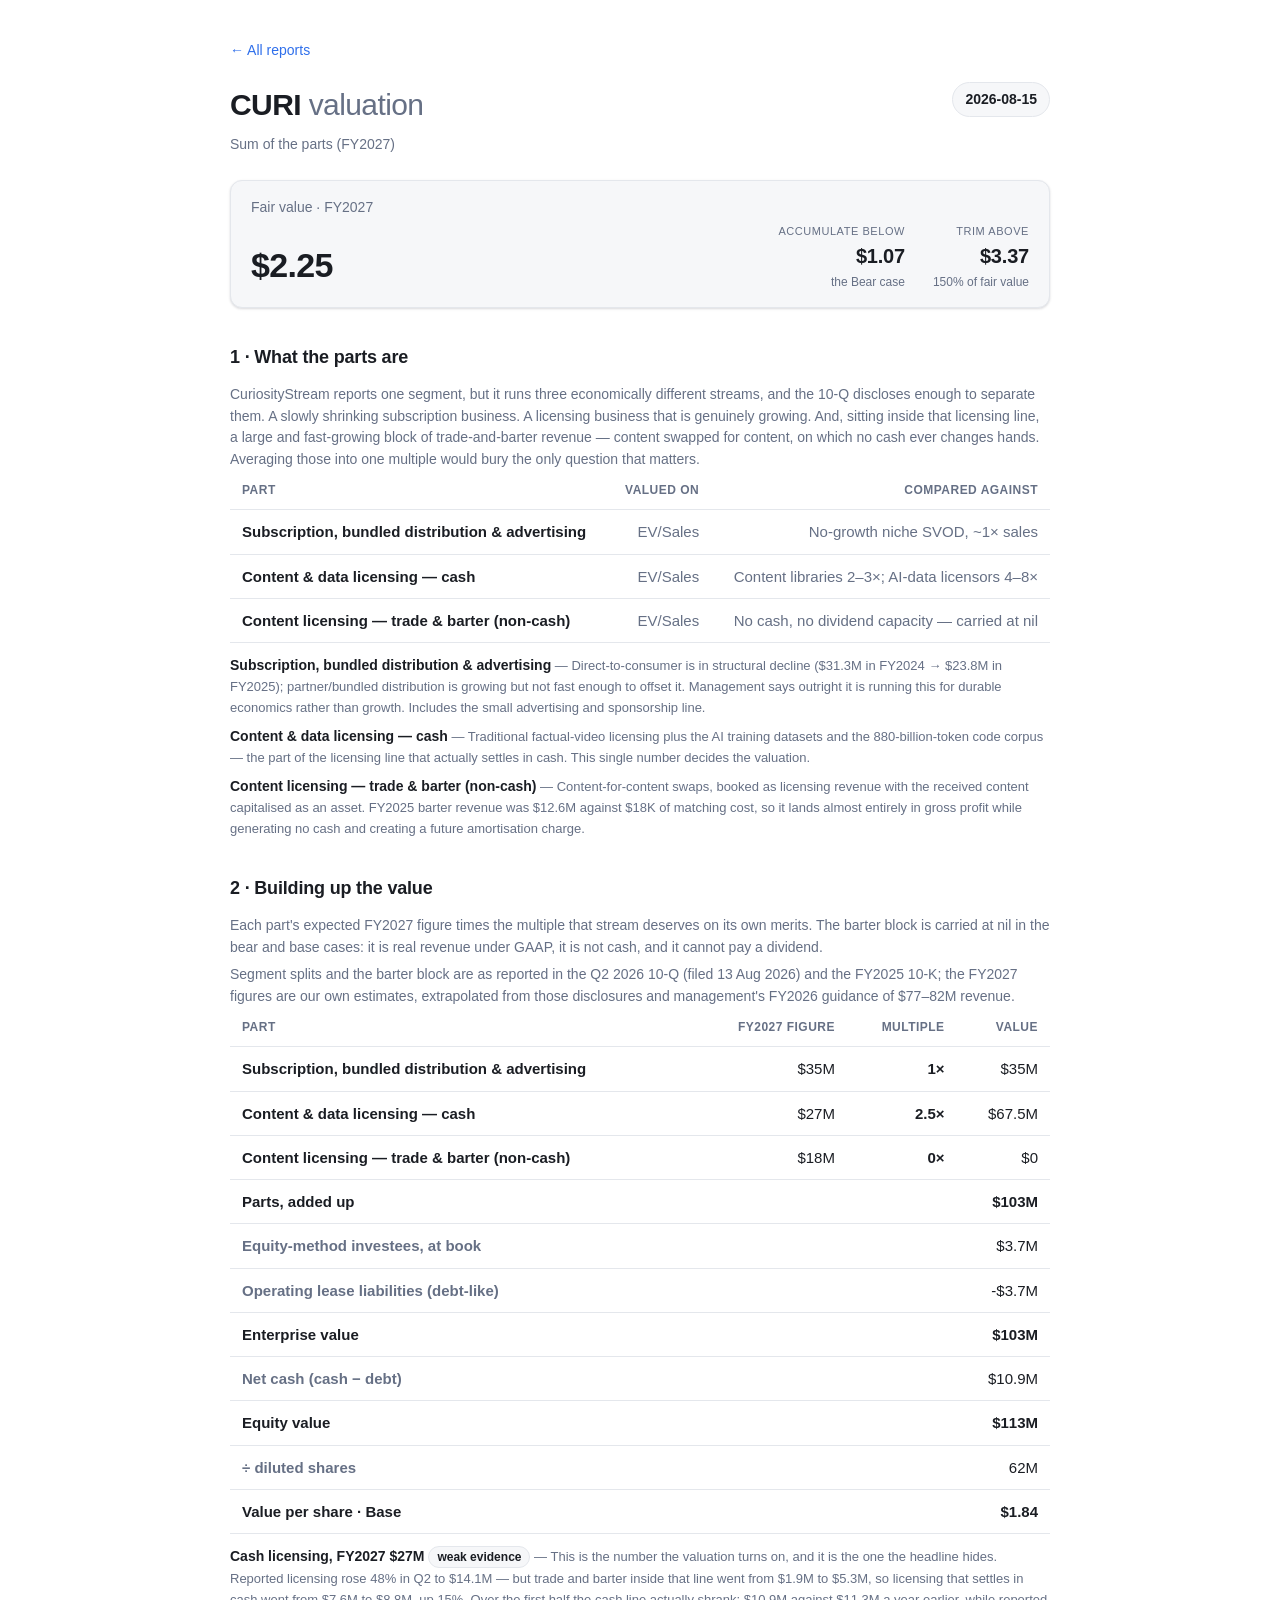
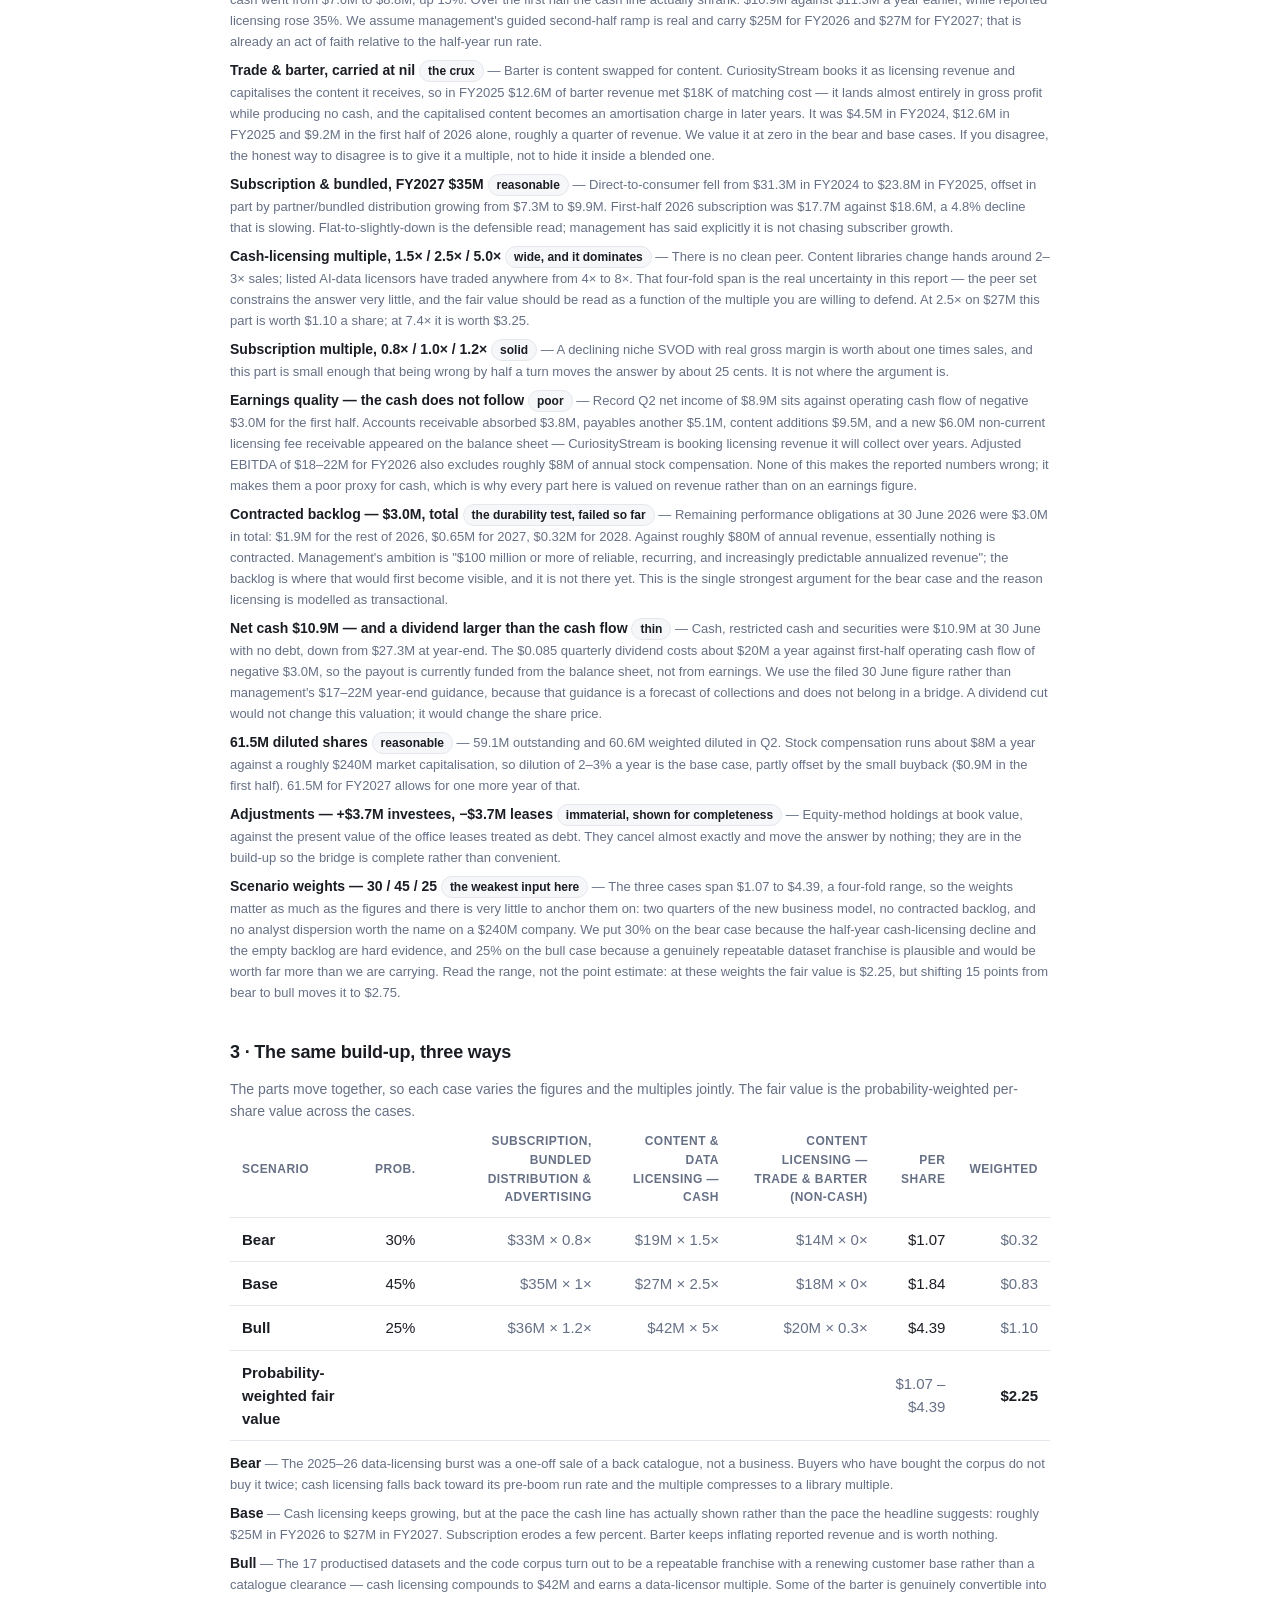
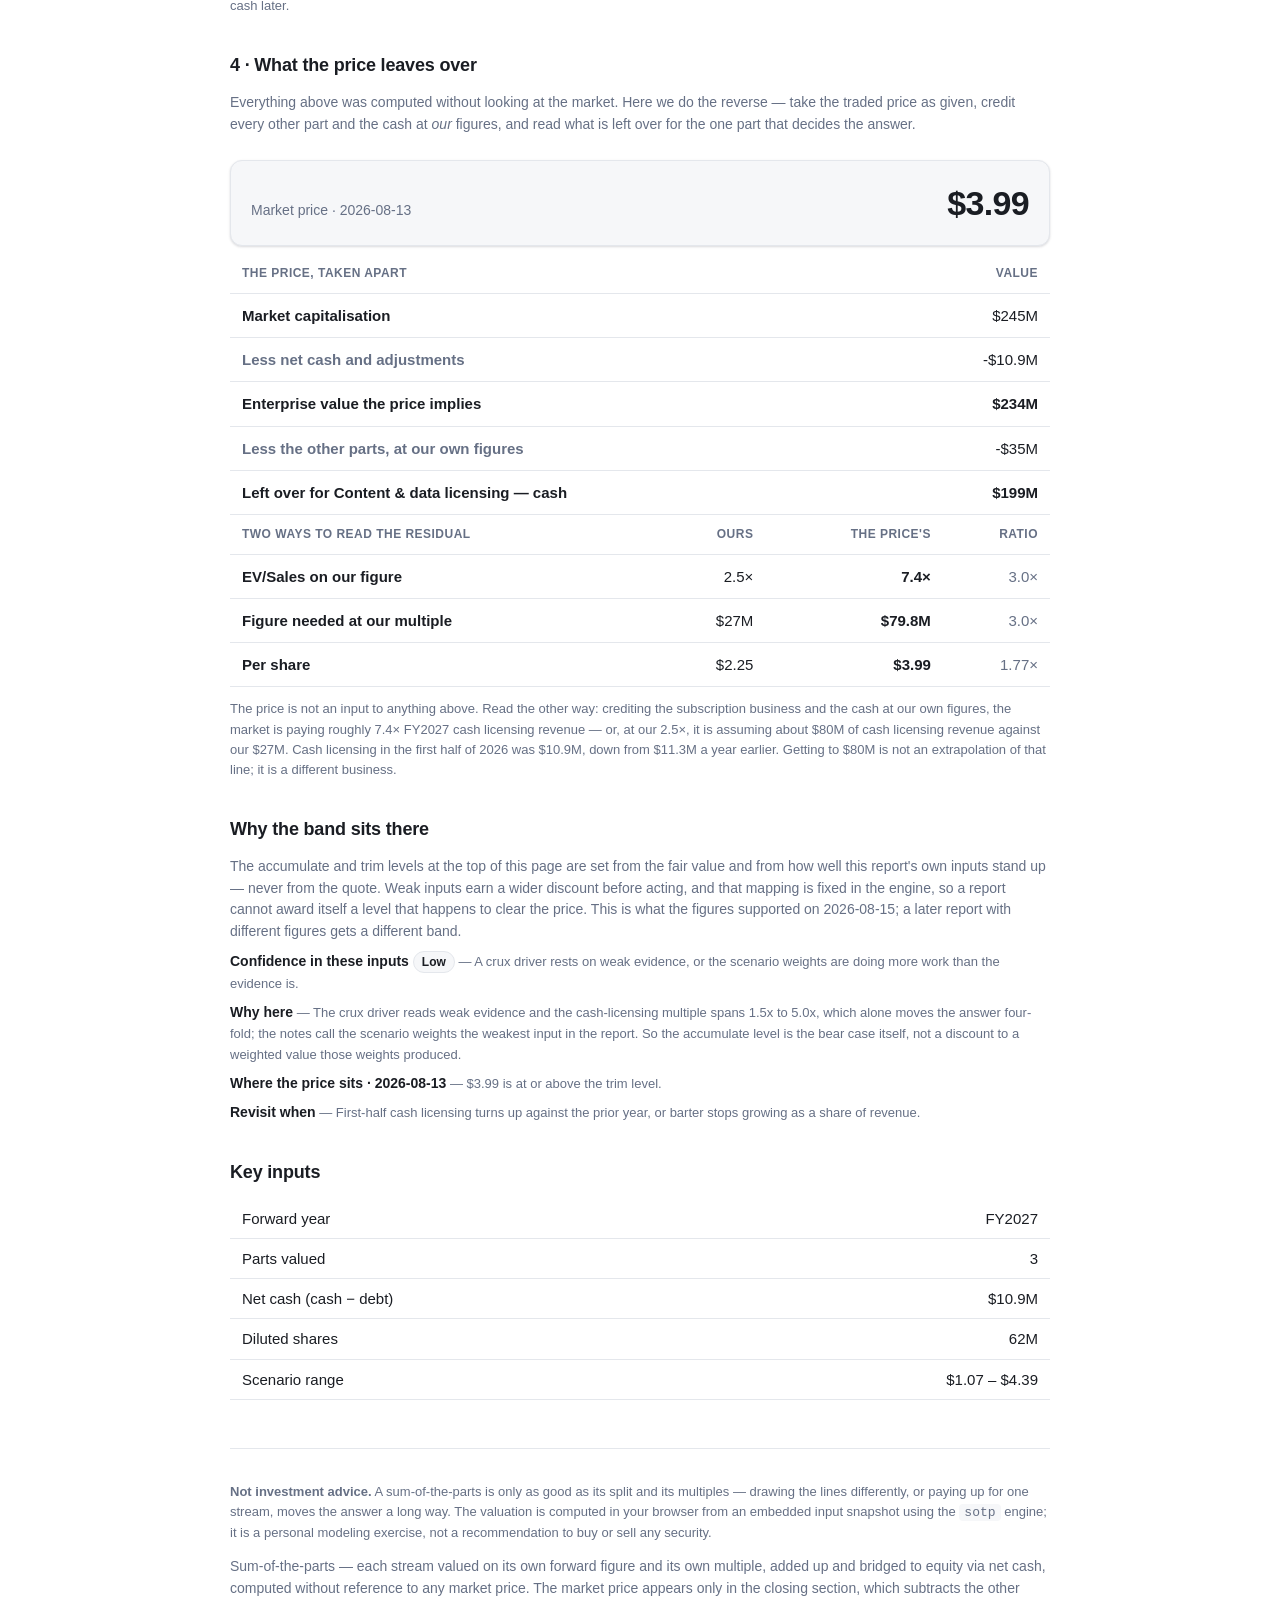
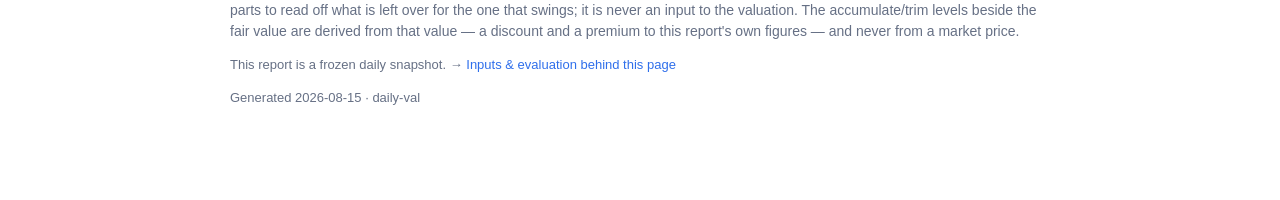
==== docs/reports/curi/2026-08-15.html @ bb4cb7c6 "action band: a decision rule that cannot be fitted to the quote A valuation says what a thing is wor" ====
<!doctype html>
<html lang="en">
<head>
<meta charset="utf-8">
<meta name="viewport" content="width=device-width, initial-scale=1">
<title>CURI valuation — 2026-08-15 · daily-val</title>
<link rel="stylesheet" href="../../assets/style.css">
</head>
<body>
<main class="wrap">
  <p class="crumb"><a href="../../index.html">← All reports</a></p>

  <header class="rpt-head">
    <div>
      <h1>CURI <span class="sub">valuation</span></h1>
      <p class="meta" id="sotp-method">Sum of the parts (FY2027)</p>
    </div>
    <div class="date-badge">2026-08-15</div>
  </header>

  <section class="fairvalue-band">
    <span class="fv-label">Fair value · FY2027</span>
    <span class="fv-value" id="sotp-fairvalue">…</span>
    <div class="fv-levels" id="sotp-action-levels"></div>
  </section>
  <noscript><p class="meta">This report computes its valuation in the browser;
  enable JavaScript to see the numbers.</p></noscript>

  <section>
    <h2>1 &middot; What the parts are</h2>
    <p class="meta">CuriosityStream reports one segment, but it runs three economically different streams, and the 10-Q discloses enough to separate them. A slowly shrinking subscription business. A licensing business that is genuinely growing. And, sitting inside that licensing line, a large and fast-growing block of trade-and-barter revenue — content swapped for content, on which no cash ever changes hands. Averaging those into one multiple would bury the only question that matters.</p>
    <div id="sotp-parts"></div>
  </section>

  <section>
    <h2>2 &middot; Building up the value</h2>
    <p class="meta">Each part&#x27;s expected FY2027 figure times the multiple that stream deserves on its own merits. The barter block is carried at nil in the bear and base cases: it is real revenue under GAAP, it is not cash, and it cannot pay a dividend.</p>
    <p class="meta" id="sotp-source"></p>
    <div id="sotp-buildup"></div>
  </section>

  <section>
    <h2>3 &middot; The same build-up, three ways</h2>
    <p class="meta">The parts move together, so each case varies the figures and
    the multiples jointly. The fair value is the probability-weighted per-share
    value across the cases.</p>
    <div id="sotp-scenarios"></div>
  </section>

  <section>
    <h2>4 &middot; What the price leaves over</h2>
    <p class="meta">Everything above was computed without looking at the market.
    Here we do the reverse — take the traded price as given, credit every
    other part and the cash at <em>our</em> figures, and read what is left over
    for the one part that decides the answer.</p>
    <div id="sotp-market"></div>
  </section>

  <section>
    <h2>Why the band sits there</h2>
    <p class="meta">The accumulate and trim levels at the top of this page are
    set from the fair value and from how well this report's own inputs stand up
    — never from the quote. Weak inputs earn a wider discount before acting, and
    that mapping is fixed in the engine, so a report cannot award itself a level
    that happens to clear the price. This is what the figures supported on
    2026-08-15; a later report with different figures gets a different band.</p>
    <div id="sotp-action"></div>
  </section>

  <section>
    <h2>Key inputs</h2>
    <div class="table-scroll">
      <table class="compact">
        <tbody id="sotp-key-inputs"></tbody>
      </table>
    </div>
  </section>

  <footer class="disclaimer">
    <p><strong>Not investment advice.</strong> A sum-of-the-parts is only as good
    as its split and its multiples — drawing the lines differently, or paying
    up for one stream, moves the answer a long way. The valuation is computed in
    your browser from an embedded input snapshot using the <code>sotp</code>
    engine; it is a personal modeling exercise, not a recommendation to buy or
    sell any security.</p>
    <p class="meta">Sum-of-the-parts — each stream valued on its own forward figure and its own multiple, added up and bridged to equity via net cash, computed without reference to any market price. The market price appears only in the closing section, which subtracts the other parts to read off what is left over for the one that swings; it is never an input to the valuation. The accumulate/trim levels beside the fair value are derived from that value — a discount and a premium to this report&#x27;s own figures — and never from a market price.</p>
    <p class="snapshot">This report is a frozen daily snapshot. &rarr;
    <a href="2026-08-15.json">Inputs &amp; evaluation behind this page</a></p>
    <p class="gen">Generated 2026-08-15 · daily-val</p>
  </footer>
</main>
<script type="application/json" id="sotp-input">{"symbol": "CURI", "method": "sotp", "anchor": "FY2027", "parts_intro": "CuriosityStream reports one segment, but it runs three economically different streams, and the 10-Q discloses enough to separate them. A slowly shrinking subscription business. A licensing business that is genuinely growing. And, sitting inside that licensing line, a large and fast-growing block of trade-and-barter revenue \u2014 content swapped for content, on which no cash ever changes hands. Averaging those into one multiple would bury the only question that matters.", "figures_intro": "Each part's expected FY2027 figure times the multiple that stream deserves on its own merits. The barter block is carried at nil in the bear and base cases: it is real revenue under GAAP, it is not cash, and it cannot pay a dividend.", "fundamentals_source": "Segment splits and the barter block are as reported in the Q2 2026 10-Q (filed 13 Aug 2026) and the FY2025 10-K; the FY2027 figures are our own estimates, extrapolated from those disclosures and management's FY2026 guidance of $77\u201382M revenue.", "balance_sheet": {"net_cash": "10.9M", "diluted_shares": "61.5M"}, "parts": [{"key": "subscription", "name": "Subscription, bundled distribution & advertising", "basis": "revenue", "comparable": "No-growth niche SVOD, ~1\u00d7 sales", "note": "Direct-to-consumer is in structural decline ($31.3M in FY2024 \u2192 $23.8M in FY2025); partner/bundled distribution is growing but not fast enough to offset it. Management says outright it is running this for durable economics rather than growth. Includes the small advertising and sponsorship line."}, {"key": "licensing_cash", "name": "Content & data licensing \u2014 cash", "basis": "revenue", "comparable": "Content libraries 2\u20133\u00d7; AI-data licensors 4\u20138\u00d7", "note": "Traditional factual-video licensing plus the AI training datasets and the 880-billion-token code corpus \u2014 the part of the licensing line that actually settles in cash. This single number decides the valuation."}, {"key": "licensing_barter", "name": "Content licensing \u2014 trade & barter (non-cash)", "basis": "revenue", "comparable": "No cash, no dividend capacity \u2014 carried at nil", "note": "Content-for-content swaps, booked as licensing revenue with the received content capitalised as an asset. FY2025 barter revenue was $12.6M against $18K of matching cost, so it lands almost entirely in gross profit while generating no cash and creating a future amortisation charge."}], "adjustments": [{"key": "equity_investees", "name": "Equity-method investees, at book", "amount": "3.7M", "comment": "Non-core holdings carried at balance-sheet value."}, {"key": "leases", "name": "Operating lease liabilities (debt-like)", "amount": "-3.7M", "comment": "Present value of the office lease commitments, treated as debt."}], "scenarios": [{"name": "Bear", "probability": 0.3, "comment": "The 2025\u201326 data-licensing burst was a one-off sale of a back catalogue, not a business. Buyers who have bought the corpus do not buy it twice; cash licensing falls back toward its pre-boom run rate and the multiple compresses to a library multiple.", "parts": {"subscription": {"amount": "33M", "multiple": 0.8}, "licensing_cash": {"amount": "19M", "multiple": 1.5}, "licensing_barter": {"amount": "14M", "multiple": 0}}}, {"name": "Base", "probability": 0.45, "comment": "Cash licensing keeps growing, but at the pace the cash line has actually shown rather than the pace the headline suggests: roughly $25M in FY2026 to $27M in FY2027. Subscription erodes a few percent. Barter keeps inflating reported revenue and is worth nothing.", "parts": {"subscription": {"amount": "35M", "multiple": 1.0}, "licensing_cash": {"amount": "27M", "multiple": 2.5}, "licensing_barter": {"amount": "18M", "multiple": 0}}}, {"name": "Bull", "probability": 0.25, "comment": "The 17 productised datasets and the code corpus turn out to be a repeatable franchise with a renewing customer base rather than a catalogue clearance \u2014 cash licensing compounds to $42M and earns a data-licensor multiple. Some of the barter is genuinely convertible into cash later.", "parts": {"subscription": {"amount": "36M", "multiple": 1.2}, "licensing_cash": {"amount": "42M", "multiple": 5.0}, "licensing_barter": {"amount": "20M", "multiple": 0.3}}}], "market": {"price": 3.99, "as_of": "2026-08-13", "solve_for": "licensing_cash", "commentary": "The price is not an input to anything above. Read the other way: crediting the subscription business and the cash at our own figures, the market is paying roughly 7.4\u00d7 FY2027 cash licensing revenue \u2014 or, at our 2.5\u00d7, it is assuming about $80M of cash licensing revenue against our $27M. Cash licensing in the first half of 2026 was $10.9M, down from $11.3M a year earlier. Getting to $80M is not an extrapolation of that line; it is a different business."}, "action": {"confidence": "low", "buy_below": "Bear", "rationale": "The crux driver reads weak evidence and the cash-licensing multiple spans 1.5x to 5.0x, which alone moves the answer four-fold; the notes call the scenario weights the weakest input in the report. So the accumulate level is the bear case itself, not a discount to a weighted value those weights produced.", "review": "First-half cash licensing turns up against the prior year, or barter stops growing as a share of revenue."}}</script>
<script type="application/json" id="sotp-notes">{"symbol": "CURI", "as_of": "2026-08-14", "drivers": [{"key": "licensing_cash", "label": "Cash licensing, FY2027 $27M", "verdict": "weak evidence", "comment": "This is the number the valuation turns on, and it is the one the headline hides. Reported licensing rose 48% in Q2 to $14.1M \u2014 but trade and barter inside that line went from $1.9M to $5.3M, so licensing that settles in cash went from $7.6M to $8.8M, up 15%. Over the first half the cash line actually shrank: $10.9M against $11.3M a year earlier, while reported licensing rose 35%. We assume management's guided second-half ramp is real and carry $25M for FY2026 and $27M for FY2027; that is already an act of faith relative to the half-year run rate."}, {"key": "licensing_barter", "label": "Trade & barter, carried at nil", "verdict": "the crux", "comment": "Barter is content swapped for content. CuriosityStream books it as licensing revenue and capitalises the content it receives, so in FY2025 $12.6M of barter revenue met $18K of matching cost \u2014 it lands almost entirely in gross profit while producing no cash, and the capitalised content becomes an amortisation charge in later years. It was $4.5M in FY2024, $12.6M in FY2025 and $9.2M in the first half of 2026 alone, roughly a quarter of revenue. We value it at zero in the bear and base cases. If you disagree, the honest way to disagree is to give it a multiple, not to hide it inside a blended one."}, {"key": "subscription", "label": "Subscription & bundled, FY2027 $35M", "verdict": "reasonable", "comment": "Direct-to-consumer fell from $31.3M in FY2024 to $23.8M in FY2025, offset in part by partner/bundled distribution growing from $7.3M to $9.9M. First-half 2026 subscription was $17.7M against $18.6M, a 4.8% decline that is slowing. Flat-to-slightly-down is the defensible read; management has said explicitly it is not chasing subscriber growth."}, {"key": "mult_licensing_cash", "label": "Cash-licensing multiple, 1.5\u00d7 / 2.5\u00d7 / 5.0\u00d7", "verdict": "wide, and it dominates", "comment": "There is no clean peer. Content libraries change hands around 2\u20133\u00d7 sales; listed AI-data licensors have traded anywhere from 4\u00d7 to 8\u00d7. That four-fold span is the real uncertainty in this report \u2014 the peer set constrains the answer very little, and the fair value should be read as a function of the multiple you are willing to defend. At 2.5\u00d7 on $27M this part is worth $1.10 a share; at 7.4\u00d7 it is worth $3.25."}, {"key": "mult_subscription", "label": "Subscription multiple, 0.8\u00d7 / 1.0\u00d7 / 1.2\u00d7", "verdict": "solid", "comment": "A declining niche SVOD with real gross margin is worth about one times sales, and this part is small enough that being wrong by half a turn moves the answer by about 25 cents. It is not where the argument is."}, {"key": "cash_conversion", "label": "Earnings quality \u2014 the cash does not follow", "verdict": "poor", "comment": "Record Q2 net income of $8.9M sits against operating cash flow of negative $3.0M for the first half. Accounts receivable absorbed $3.8M, payables another $5.1M, content additions $9.5M, and a new $6.0M non-current licensing fee receivable appeared on the balance sheet \u2014 CuriosityStream is booking licensing revenue it will collect over years. Adjusted EBITDA of $18\u201322M for FY2026 also excludes roughly $8M of annual stock compensation. None of this makes the reported numbers wrong; it makes them a poor proxy for cash, which is why every part here is valued on revenue rather than on an earnings figure."}, {"key": "backlog", "label": "Contracted backlog \u2014 $3.0M, total", "verdict": "the durability test, failed so far", "comment": "Remaining performance obligations at 30 June 2026 were $3.0M in total: $1.9M for the rest of 2026, $0.65M for 2027, $0.32M for 2028. Against roughly $80M of annual revenue, essentially nothing is contracted. Management's ambition is \"$100 million or more of reliable, recurring, and increasingly predictable annualized revenue\"; the backlog is where that would first become visible, and it is not there yet. This is the single strongest argument for the bear case and the reason licensing is modelled as transactional."}, {"key": "net_cash", "label": "Net cash $10.9M \u2014 and a dividend larger than the cash flow", "verdict": "thin", "comment": "Cash, restricted cash and securities were $10.9M at 30 June with no debt, down from $27.3M at year-end. The $0.085 quarterly dividend costs about $20M a year against first-half operating cash flow of negative $3.0M, so the payout is currently funded from the balance sheet, not from earnings. We use the filed 30 June figure rather than management's $17\u201322M year-end guidance, because that guidance is a forecast of collections and does not belong in a bridge. A dividend cut would not change this valuation; it would change the share price."}, {"key": "shares", "label": "61.5M diluted shares", "verdict": "reasonable", "comment": "59.1M outstanding and 60.6M weighted diluted in Q2. Stock compensation runs about $8M a year against a roughly $240M market capitalisation, so dilution of 2\u20133% a year is the base case, partly offset by the small buyback ($0.9M in the first half). 61.5M for FY2027 allows for one more year of that."}, {"key": "adjustments", "label": "Adjustments \u2014 +$3.7M investees, \u2212$3.7M leases", "verdict": "immaterial, shown for completeness", "comment": "Equity-method holdings at book value, against the present value of the office leases treated as debt. They cancel almost exactly and move the answer by nothing; they are in the build-up so the bridge is complete rather than convenient."}, {"key": "probability", "label": "Scenario weights \u2014 30 / 45 / 25", "verdict": "the weakest input here", "comment": "The three cases span $1.07 to $4.39, a four-fold range, so the weights matter as much as the figures and there is very little to anchor them on: two quarters of the new business model, no contracted backlog, and no analyst dispersion worth the name on a $240M company. We put 30% on the bear case because the half-year cash-licensing decline and the empty backlog are hard evidence, and 25% on the bull case because a genuinely repeatable dataset franchise is plausible and would be worth far more than we are carrying. Read the range, not the point estimate: at these weights the fair value is $2.25, but shifting 15 points from bear to bull moves it to $2.75."}]}</script>
<script src="../../assets/action.js"></script>
<script src="../../assets/sotp.js"></script>
</body>
</html>
---- docs/assets/style.css ----
:root {
  --bg: #ffffff;
  --panel: #f6f7f9;
  --border: #e4e7ec;
  --text: #1a1d23;
  --muted: #667085;
  --accent: #2f6feb;
  --shadow: 0 1px 2px rgba(16,24,40,.06), 0 1px 3px rgba(16,24,40,.10);
}
@media (prefers-color-scheme: dark) {
  :root {
    --bg: #0f1115; --panel: #171a21; --border: #262b34; --text: #e6e8ec;
    --muted: #98a2b3; --accent: #5a8dff; --shadow: none;
  }
}
:root[data-theme="dark"] {
  --bg: #0f1115; --panel: #171a21; --border: #262b34; --text: #e6e8ec;
  --muted: #98a2b3; --accent: #5a8dff; --shadow: none;
}
:root[data-theme="light"] {
  --bg: #ffffff; --panel: #f6f7f9; --border: #e4e7ec; --text: #1a1d23;
  --muted: #667085; --accent: #2f6feb;
  --shadow: 0 1px 2px rgba(16,24,40,.06), 0 1px 3px rgba(16,24,40,.10);
}

* { box-sizing: border-box; }
body {
  margin: 0; background: var(--bg); color: var(--text);
  font: 16px/1.55 -apple-system, BlinkMacSystemFont, "Segoe UI", Roboto, Helvetica, Arial, sans-serif;
  -webkit-font-smoothing: antialiased;
}
.wrap { max-width: 860px; margin: 0 auto; padding: 40px 20px 80px; }
a { color: var(--accent); text-decoration: none; }
a:hover { text-decoration: underline; }
h1 { font-size: 30px; margin: 0; letter-spacing: -.02em; }
h2 { font-size: 18px; margin: 36px 0 12px; letter-spacing: -.01em; }
.sub { color: var(--muted); font-weight: 500; }
.crumb { margin: 0 0 20px; font-size: 14px; }

/* Landing */
.site-head { margin-bottom: 12px; }
.tagline { color: var(--muted); max-width: 52ch; }
.report-list { margin-top: 24px; }
.report-row {
  display: flex; flex-wrap: wrap; align-items: baseline; gap: 8px 18px;
  padding: 14px 16px; margin: 8px 0; border: 1px solid var(--border);
  border-radius: 10px; background: var(--panel); color: var(--text);
  box-shadow: var(--shadow);
}
.report-row:hover { text-decoration: none; border-color: var(--accent); }
.rr-date { font-variant-numeric: tabular-nums; font-weight: 600; min-width: 96px; }
.rr-sym { font-weight: 700; letter-spacing: .02em; min-width: 52px; }
.rr-method { color: var(--muted); font-size: 13px; flex: 1 1 180px; }
.rr-metric { font-size: 14px; color: var(--muted); }
.rr-metric b { color: var(--text); font-variant-numeric: tabular-nums; }
.empty { color: var(--muted); }

/* Report header */
.rpt-head { display: flex; justify-content: space-between; align-items: flex-start; gap: 16px; }

/* Fair-value band (comps report headline) */
.fairvalue-band {
  display: flex; align-items: baseline; justify-content: space-between;
  gap: 12px; flex-wrap: wrap; margin: 24px 0 8px; padding: 16px 20px;
  border: 1px solid var(--border); border-radius: 12px; background: var(--panel);
  box-shadow: var(--shadow);
}
.fv-label { color: var(--muted); font-size: 14px; }
.fv-value { font-weight: 700; font-size: 34px; letter-spacing: -.02em; font-variant-numeric: tabular-nums; }

/* Action band: the accumulate/trim levels sit in the fair-value band, beside
   the value they are a fraction of. Scoped with :has() so reports without a
   band keep exactly the layout they were published with. */
.fairvalue-band:has(.fv-levels) { align-items: flex-end; row-gap: 4px; }
.fairvalue-band:has(.fv-levels) .fv-label { flex: 0 0 100%; }
.fv-levels { display: flex; gap: 12px 28px; flex-wrap: wrap; margin-left: auto; }
.fv-act { display: flex; flex-direction: column; gap: 1px; text-align: right; }
.fv-act-label { color: var(--muted); font-size: 11px; text-transform: uppercase; letter-spacing: .05em; }
.fv-act-value { font-weight: 700; font-size: 20px; font-variant-numeric: tabular-nums; letter-spacing: -.01em; }
.fv-act-basis { color: var(--muted); font-size: 12px; }
@media (max-width: 560px) {
  .fv-levels { margin-left: 0; width: 100%; justify-content: space-between; }
  .fv-act.act-buy { text-align: left; }
}
.meta { color: var(--muted); margin: 6px 0 0; font-size: 14px; }
.date-badge {
  font-variant-numeric: tabular-nums; font-weight: 600; font-size: 14px;
  padding: 6px 12px; border: 1px solid var(--border); border-radius: 999px;
  background: var(--panel); white-space: nowrap;
}

/* Tables */
.table-scroll { overflow-x: auto; }
table { width: 100%; border-collapse: collapse; font-size: 15px; }
th, td { padding: 10px 12px; border-bottom: 1px solid var(--border); text-align: left; }
thead th { font-size: 12px; text-transform: uppercase; letter-spacing: .04em; color: var(--muted); }
.num { text-align: right; font-variant-numeric: tabular-nums; }
.muted-cell { color: var(--muted); }
.name { font-weight: 600; }
.strong { font-weight: 700; }
tfoot td { border-top: 2px solid var(--border); border-bottom: none; font-weight: 600; }
table.compact td { padding: 8px 12px; }

/* Consensus cross-check */
.consensus-head { display: flex; align-items: baseline; justify-content: space-between;
  gap: 12px; flex-wrap: wrap; margin-bottom: 12px; }
.consensus-label { color: var(--muted); font-size: 14px; }
.consensus-value { font-weight: 700; font-size: 24px; font-variant-numeric: tabular-nums; }
#dcf-consensus .read-note { display: block; margin: 12px 0 0; max-width: 72ch; }

/* verdict pill + plain-English note */
.verdict { display: inline-block; font-weight: 700; font-size: 12px;
  padding: 1px 8px; border-radius: 999px; background: var(--panel); border: 1px solid var(--border); }
.read-note { color: var(--muted); font-size: 13px; }

/* Assumptions: one table per input, three scenario rows (Bear/Base/Bull) */
.assump { padding: 18px 0; border-bottom: 1px solid var(--border); }
.assump:last-child { border-bottom: 0; }
.assump-head { display: flex; align-items: center; gap: 10px; flex-wrap: wrap; margin-bottom: 10px; }
.assump-label { font-weight: 600; }
.assump .read-note { display: block; margin: 10px 0 0; max-width: 72ch; }
.reads { margin-top: 12px; }
.read-line { margin: 8px 0; font-size: 14px; line-height: 1.5; }
.read-key { font-weight: 600; }
.read-line .read-note { display: inline; margin: 0; }

/* Footer */
.disclaimer { margin-top: 48px; padding-top: 20px; border-top: 1px solid var(--border);
  color: var(--muted); font-size: 13px; }
.disclaimer code { background: var(--panel); padding: 1px 5px; border-radius: 4px; }
.snapshot { margin-top: 12px; }
.gen { margin-top: 8px; font-variant-numeric: tabular-nums; }

@media (max-width: 560px) {
  .rpt-head { flex-direction: column; }
}
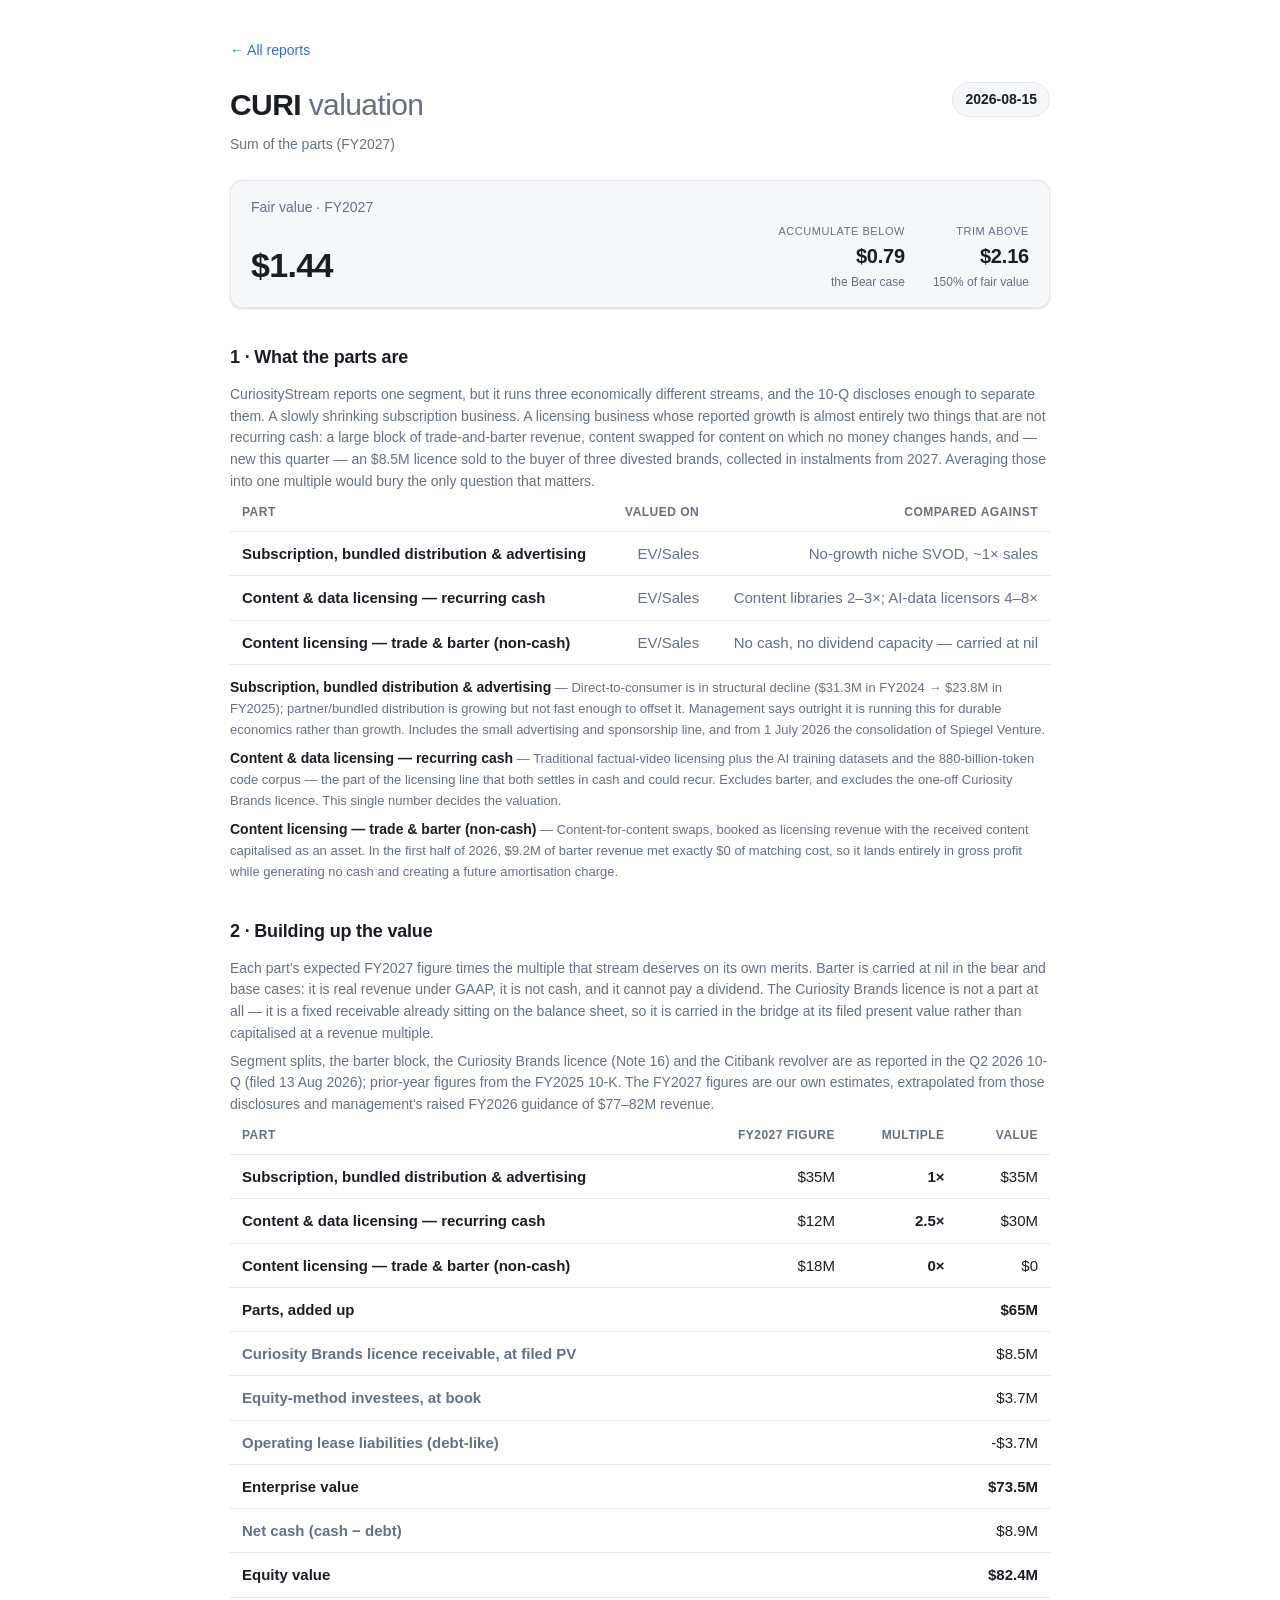
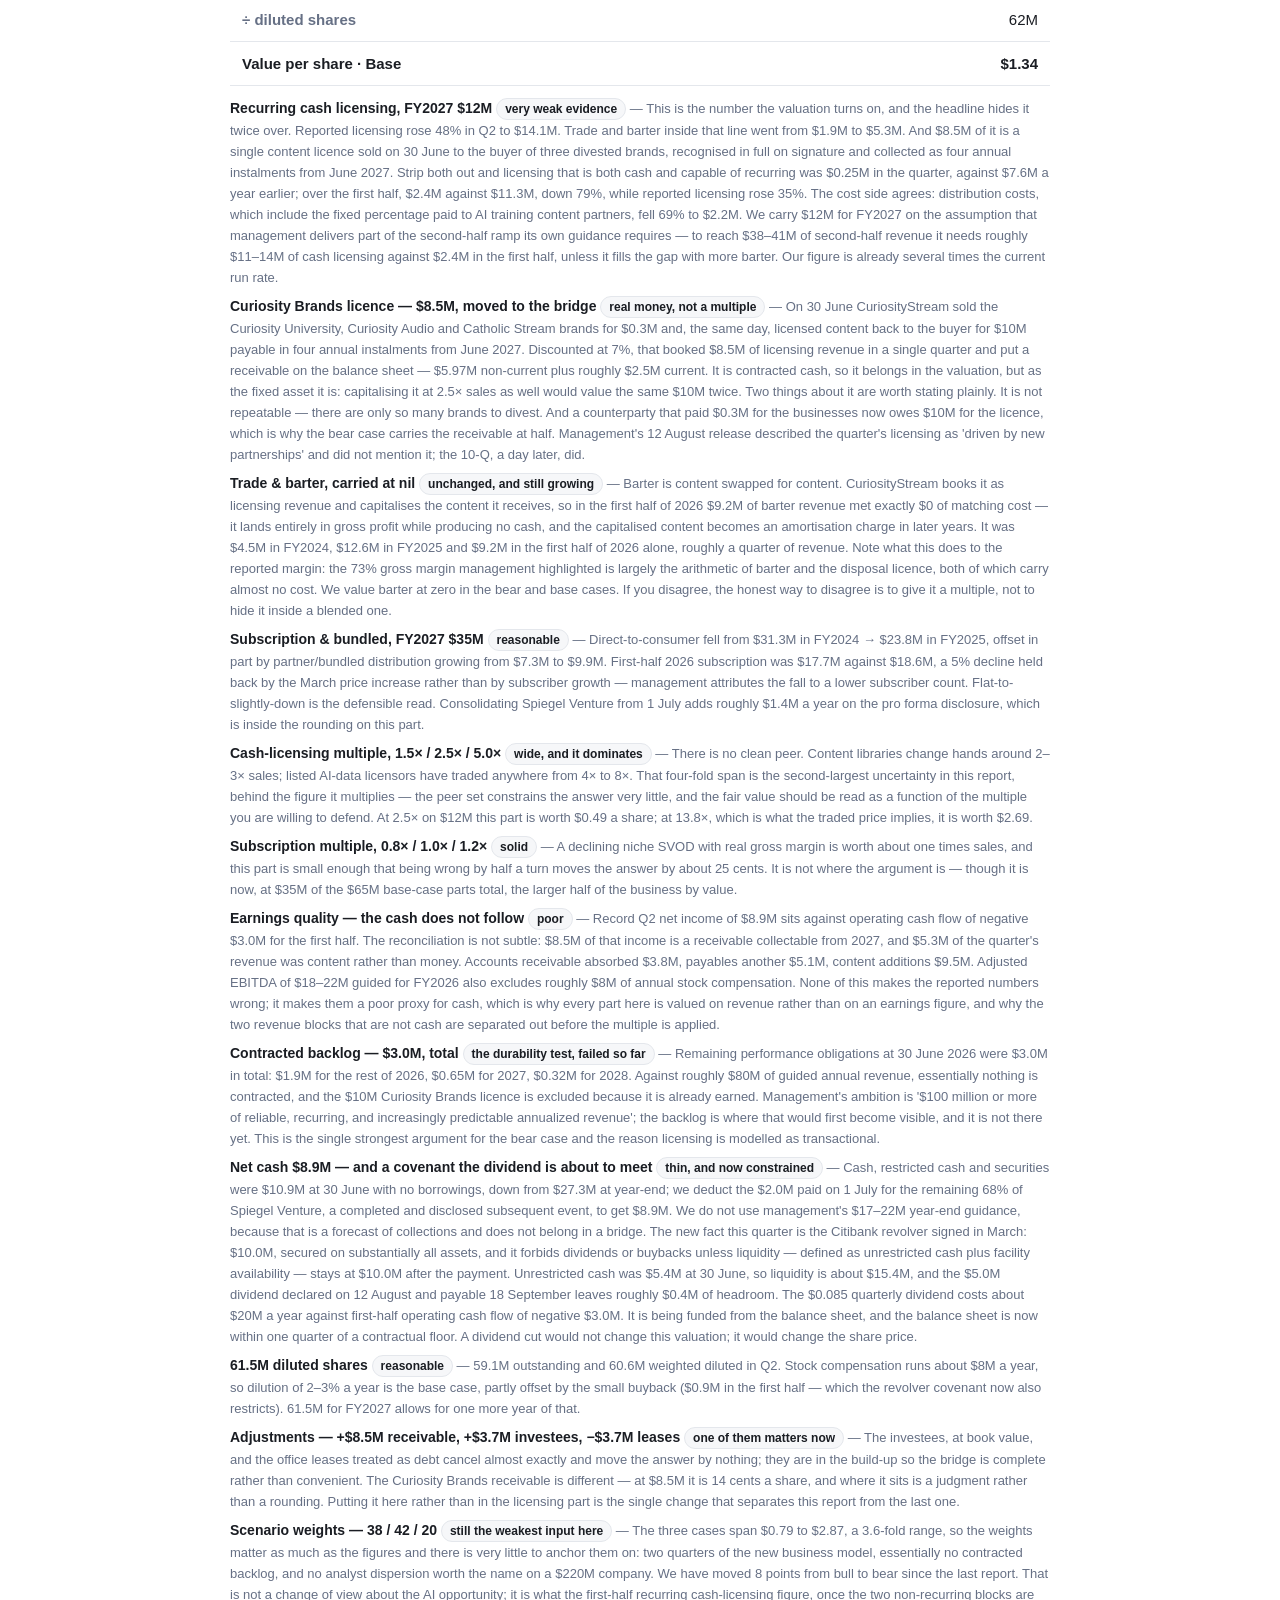
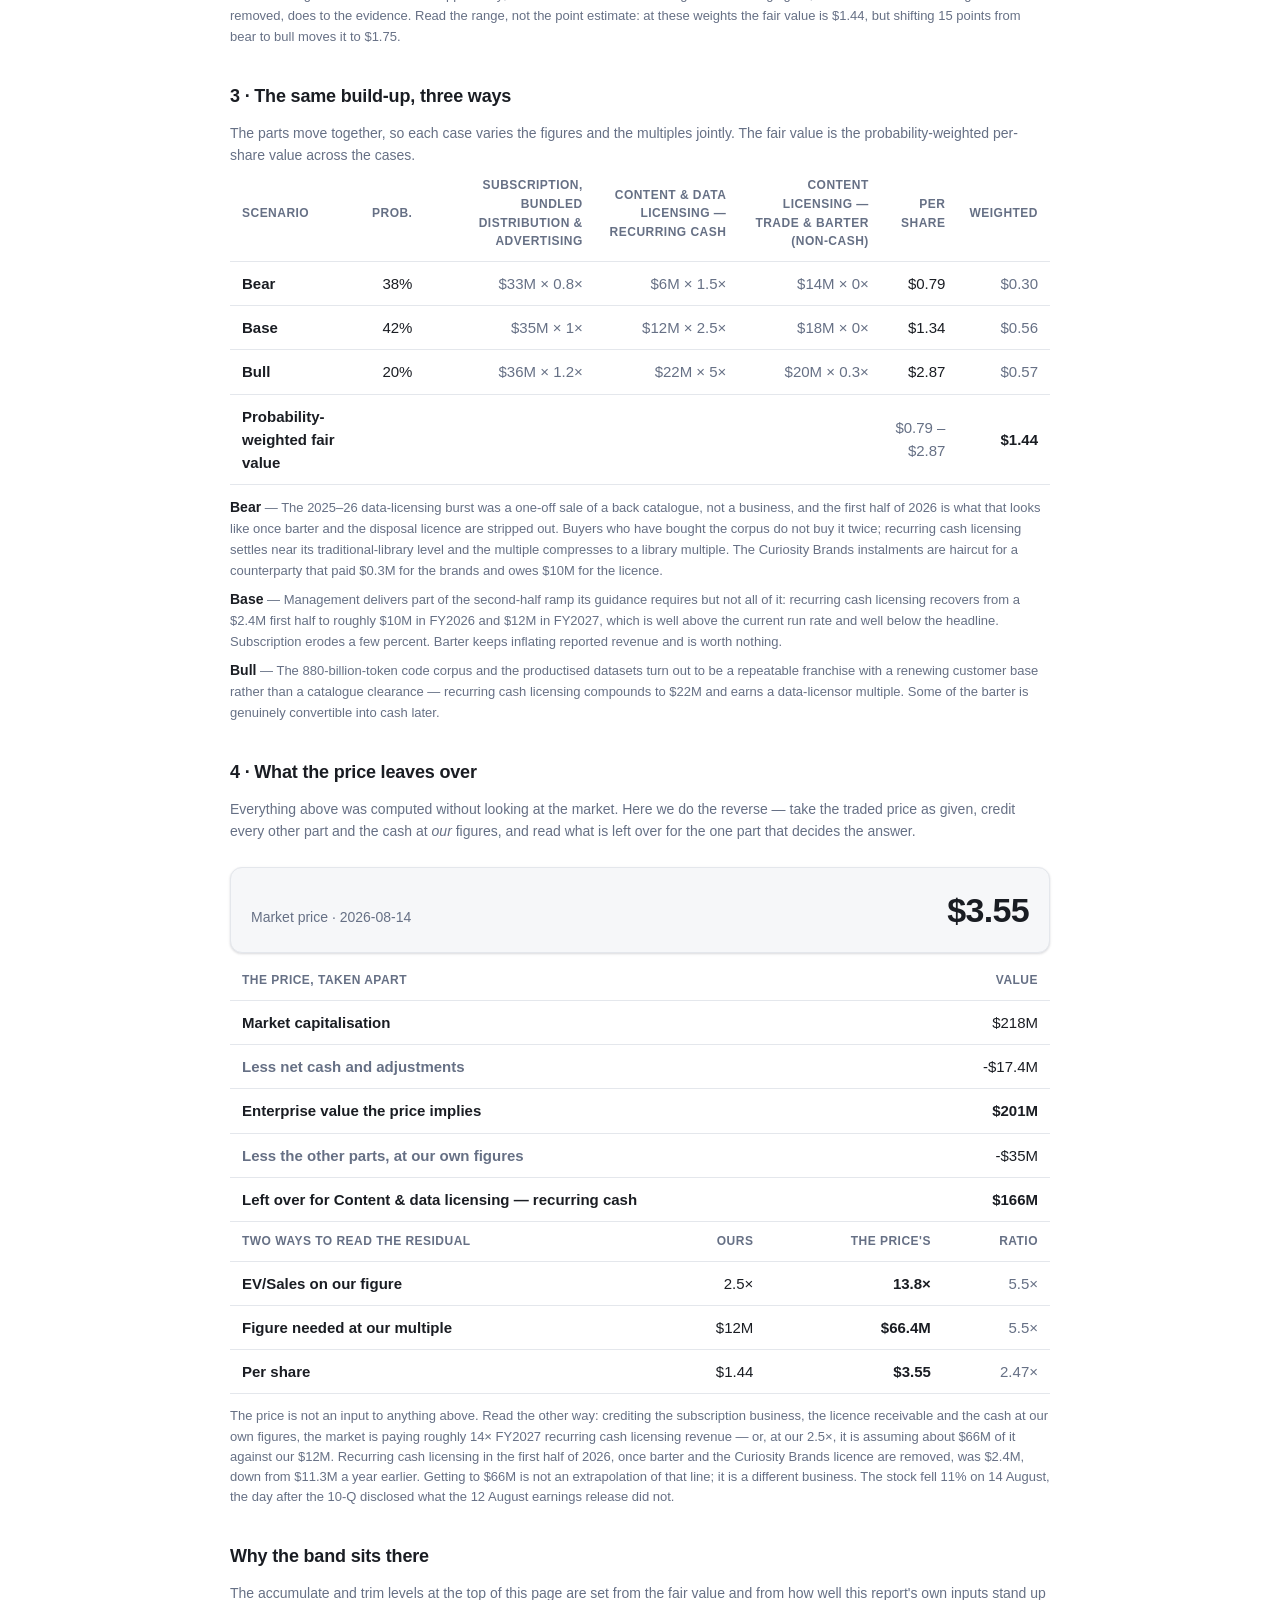
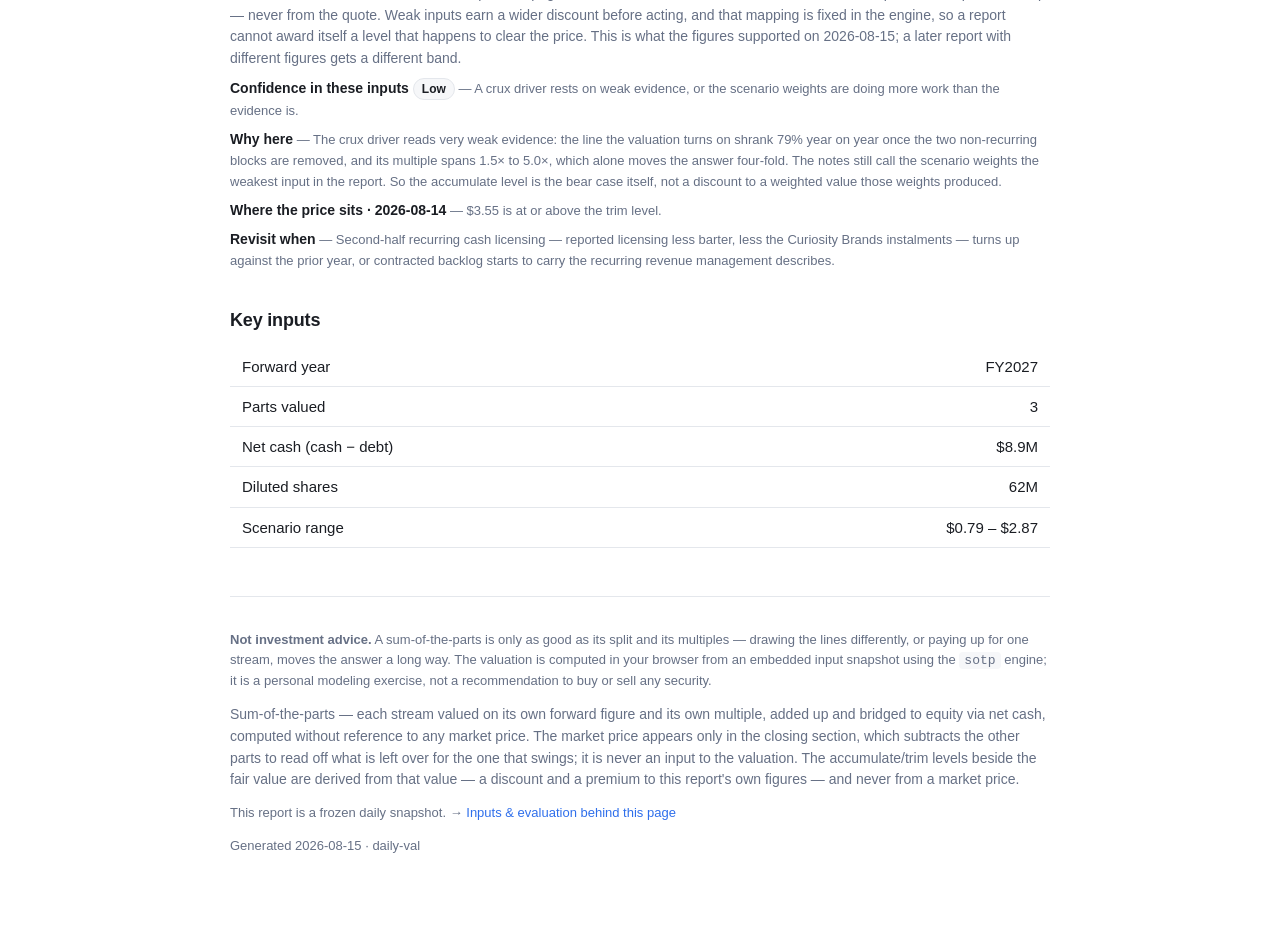
==== commit 7a9d8d78: "CURI: fair value $1.44 — $8.5M of Q2 licensing is a receivable from its own divestiture The Q2 2026 " ====
--- a/docs/reports/curi/2026-08-15.html
+++ b/docs/reports/curi/2026-08-15.html
@@ -28,13 +28,13 @@
 
   <section>
     <h2>1 &middot; What the parts are</h2>
-    <p class="meta">CuriosityStream reports one segment, but it runs three economically different streams, and the 10-Q discloses enough to separate them. A slowly shrinking subscription business. A licensing business that is genuinely growing. And, sitting inside that licensing line, a large and fast-growing block of trade-and-barter revenue — content swapped for content, on which no cash ever changes hands. Averaging those into one multiple would bury the only question that matters.</p>
+    <p class="meta">CuriosityStream reports one segment, but it runs three economically different streams, and the 10-Q discloses enough to separate them. A slowly shrinking subscription business. A licensing business whose reported growth is almost entirely two things that are not recurring cash: a large block of trade-and-barter revenue, content swapped for content on which no money changes hands, and — new this quarter — an $8.5M licence sold to the buyer of three divested brands, collected in instalments from 2027. Averaging those into one multiple would bury the only question that matters.</p>
     <div id="sotp-parts"></div>
   </section>
 
   <section>
     <h2>2 &middot; Building up the value</h2>
-    <p class="meta">Each part&#x27;s expected FY2027 figure times the multiple that stream deserves on its own merits. The barter block is carried at nil in the bear and base cases: it is real revenue under GAAP, it is not cash, and it cannot pay a dividend.</p>
+    <p class="meta">Each part&#x27;s expected FY2027 figure times the multiple that stream deserves on its own merits. Barter is carried at nil in the bear and base cases: it is real revenue under GAAP, it is not cash, and it cannot pay a dividend. The Curiosity Brands licence is not a part at all — it is a fixed receivable already sitting on the balance sheet, so it is carried in the bridge at its filed present value rather than capitalised at a revenue multiple.</p>
     <p class="meta" id="sotp-source"></p>
     <div id="sotp-buildup"></div>
   </section>
@@ -89,8 +89,8 @@
     <p class="gen">Generated 2026-08-15 · daily-val</p>
   </footer>
 </main>
-<script type="application/json" id="sotp-input">{"symbol": "CURI", "method": "sotp", "anchor": "FY2027", "parts_intro": "CuriosityStream reports one segment, but it runs three economically different streams, and the 10-Q discloses enough to separate them. A slowly shrinking subscription business. A licensing business that is genuinely growing. And, sitting inside that licensing line, a large and fast-growing block of trade-and-barter revenue \u2014 content swapped for content, on which no cash ever changes hands. Averaging those into one multiple would bury the only question that matters.", "figures_intro": "Each part's expected FY2027 figure times the multiple that stream deserves on its own merits. The barter block is carried at nil in the bear and base cases: it is real revenue under GAAP, it is not cash, and it cannot pay a dividend.", "fundamentals_source": "Segment splits and the barter block are as reported in the Q2 2026 10-Q (filed 13 Aug 2026) and the FY2025 10-K; the FY2027 figures are our own estimates, extrapolated from those disclosures and management's FY2026 guidance of $77\u201382M revenue.", "balance_sheet": {"net_cash": "10.9M", "diluted_shares": "61.5M"}, "parts": [{"key": "subscription", "name": "Subscription, bundled distribution & advertising", "basis": "revenue", "comparable": "No-growth niche SVOD, ~1\u00d7 sales", "note": "Direct-to-consumer is in structural decline ($31.3M in FY2024 \u2192 $23.8M in FY2025); partner/bundled distribution is growing but not fast enough to offset it. Management says outright it is running this for durable economics rather than growth. Includes the small advertising and sponsorship line."}, {"key": "licensing_cash", "name": "Content & data licensing \u2014 cash", "basis": "revenue", "comparable": "Content libraries 2\u20133\u00d7; AI-data licensors 4\u20138\u00d7", "note": "Traditional factual-video licensing plus the AI training datasets and the 880-billion-token code corpus \u2014 the part of the licensing line that actually settles in cash. This single number decides the valuation."}, {"key": "licensing_barter", "name": "Content licensing \u2014 trade & barter (non-cash)", "basis": "revenue", "comparable": "No cash, no dividend capacity \u2014 carried at nil", "note": "Content-for-content swaps, booked as licensing revenue with the received content capitalised as an asset. FY2025 barter revenue was $12.6M against $18K of matching cost, so it lands almost entirely in gross profit while generating no cash and creating a future amortisation charge."}], "adjustments": [{"key": "equity_investees", "name": "Equity-method investees, at book", "amount": "3.7M", "comment": "Non-core holdings carried at balance-sheet value."}, {"key": "leases", "name": "Operating lease liabilities (debt-like)", "amount": "-3.7M", "comment": "Present value of the office lease commitments, treated as debt."}], "scenarios": [{"name": "Bear", "probability": 0.3, "comment": "The 2025\u201326 data-licensing burst was a one-off sale of a back catalogue, not a business. Buyers who have bought the corpus do not buy it twice; cash licensing falls back toward its pre-boom run rate and the multiple compresses to a library multiple.", "parts": {"subscription": {"amount": "33M", "multiple": 0.8}, "licensing_cash": {"amount": "19M", "multiple": 1.5}, "licensing_barter": {"amount": "14M", "multiple": 0}}}, {"name": "Base", "probability": 0.45, "comment": "Cash licensing keeps growing, but at the pace the cash line has actually shown rather than the pace the headline suggests: roughly $25M in FY2026 to $27M in FY2027. Subscription erodes a few percent. Barter keeps inflating reported revenue and is worth nothing.", "parts": {"subscription": {"amount": "35M", "multiple": 1.0}, "licensing_cash": {"amount": "27M", "multiple": 2.5}, "licensing_barter": {"amount": "18M", "multiple": 0}}}, {"name": "Bull", "probability": 0.25, "comment": "The 17 productised datasets and the code corpus turn out to be a repeatable franchise with a renewing customer base rather than a catalogue clearance \u2014 cash licensing compounds to $42M and earns a data-licensor multiple. Some of the barter is genuinely convertible into cash later.", "parts": {"subscription": {"amount": "36M", "multiple": 1.2}, "licensing_cash": {"amount": "42M", "multiple": 5.0}, "licensing_barter": {"amount": "20M", "multiple": 0.3}}}], "market": {"price": 3.99, "as_of": "2026-08-13", "solve_for": "licensing_cash", "commentary": "The price is not an input to anything above. Read the other way: crediting the subscription business and the cash at our own figures, the market is paying roughly 7.4\u00d7 FY2027 cash licensing revenue \u2014 or, at our 2.5\u00d7, it is assuming about $80M of cash licensing revenue against our $27M. Cash licensing in the first half of 2026 was $10.9M, down from $11.3M a year earlier. Getting to $80M is not an extrapolation of that line; it is a different business."}, "action": {"confidence": "low", "buy_below": "Bear", "rationale": "The crux driver reads weak evidence and the cash-licensing multiple spans 1.5x to 5.0x, which alone moves the answer four-fold; the notes call the scenario weights the weakest input in the report. So the accumulate level is the bear case itself, not a discount to a weighted value those weights produced.", "review": "First-half cash licensing turns up against the prior year, or barter stops growing as a share of revenue."}}</script>
-<script type="application/json" id="sotp-notes">{"symbol": "CURI", "as_of": "2026-08-14", "drivers": [{"key": "licensing_cash", "label": "Cash licensing, FY2027 $27M", "verdict": "weak evidence", "comment": "This is the number the valuation turns on, and it is the one the headline hides. Reported licensing rose 48% in Q2 to $14.1M \u2014 but trade and barter inside that line went from $1.9M to $5.3M, so licensing that settles in cash went from $7.6M to $8.8M, up 15%. Over the first half the cash line actually shrank: $10.9M against $11.3M a year earlier, while reported licensing rose 35%. We assume management's guided second-half ramp is real and carry $25M for FY2026 and $27M for FY2027; that is already an act of faith relative to the half-year run rate."}, {"key": "licensing_barter", "label": "Trade & barter, carried at nil", "verdict": "the crux", "comment": "Barter is content swapped for content. CuriosityStream books it as licensing revenue and capitalises the content it receives, so in FY2025 $12.6M of barter revenue met $18K of matching cost \u2014 it lands almost entirely in gross profit while producing no cash, and the capitalised content becomes an amortisation charge in later years. It was $4.5M in FY2024, $12.6M in FY2025 and $9.2M in the first half of 2026 alone, roughly a quarter of revenue. We value it at zero in the bear and base cases. If you disagree, the honest way to disagree is to give it a multiple, not to hide it inside a blended one."}, {"key": "subscription", "label": "Subscription & bundled, FY2027 $35M", "verdict": "reasonable", "comment": "Direct-to-consumer fell from $31.3M in FY2024 to $23.8M in FY2025, offset in part by partner/bundled distribution growing from $7.3M to $9.9M. First-half 2026 subscription was $17.7M against $18.6M, a 4.8% decline that is slowing. Flat-to-slightly-down is the defensible read; management has said explicitly it is not chasing subscriber growth."}, {"key": "mult_licensing_cash", "label": "Cash-licensing multiple, 1.5\u00d7 / 2.5\u00d7 / 5.0\u00d7", "verdict": "wide, and it dominates", "comment": "There is no clean peer. Content libraries change hands around 2\u20133\u00d7 sales; listed AI-data licensors have traded anywhere from 4\u00d7 to 8\u00d7. That four-fold span is the real uncertainty in this report \u2014 the peer set constrains the answer very little, and the fair value should be read as a function of the multiple you are willing to defend. At 2.5\u00d7 on $27M this part is worth $1.10 a share; at 7.4\u00d7 it is worth $3.25."}, {"key": "mult_subscription", "label": "Subscription multiple, 0.8\u00d7 / 1.0\u00d7 / 1.2\u00d7", "verdict": "solid", "comment": "A declining niche SVOD with real gross margin is worth about one times sales, and this part is small enough that being wrong by half a turn moves the answer by about 25 cents. It is not where the argument is."}, {"key": "cash_conversion", "label": "Earnings quality \u2014 the cash does not follow", "verdict": "poor", "comment": "Record Q2 net income of $8.9M sits against operating cash flow of negative $3.0M for the first half. Accounts receivable absorbed $3.8M, payables another $5.1M, content additions $9.5M, and a new $6.0M non-current licensing fee receivable appeared on the balance sheet \u2014 CuriosityStream is booking licensing revenue it will collect over years. Adjusted EBITDA of $18\u201322M for FY2026 also excludes roughly $8M of annual stock compensation. None of this makes the reported numbers wrong; it makes them a poor proxy for cash, which is why every part here is valued on revenue rather than on an earnings figure."}, {"key": "backlog", "label": "Contracted backlog \u2014 $3.0M, total", "verdict": "the durability test, failed so far", "comment": "Remaining performance obligations at 30 June 2026 were $3.0M in total: $1.9M for the rest of 2026, $0.65M for 2027, $0.32M for 2028. Against roughly $80M of annual revenue, essentially nothing is contracted. Management's ambition is \"$100 million or more of reliable, recurring, and increasingly predictable annualized revenue\"; the backlog is where that would first become visible, and it is not there yet. This is the single strongest argument for the bear case and the reason licensing is modelled as transactional."}, {"key": "net_cash", "label": "Net cash $10.9M \u2014 and a dividend larger than the cash flow", "verdict": "thin", "comment": "Cash, restricted cash and securities were $10.9M at 30 June with no debt, down from $27.3M at year-end. The $0.085 quarterly dividend costs about $20M a year against first-half operating cash flow of negative $3.0M, so the payout is currently funded from the balance sheet, not from earnings. We use the filed 30 June figure rather than management's $17\u201322M year-end guidance, because that guidance is a forecast of collections and does not belong in a bridge. A dividend cut would not change this valuation; it would change the share price."}, {"key": "shares", "label": "61.5M diluted shares", "verdict": "reasonable", "comment": "59.1M outstanding and 60.6M weighted diluted in Q2. Stock compensation runs about $8M a year against a roughly $240M market capitalisation, so dilution of 2\u20133% a year is the base case, partly offset by the small buyback ($0.9M in the first half). 61.5M for FY2027 allows for one more year of that."}, {"key": "adjustments", "label": "Adjustments \u2014 +$3.7M investees, \u2212$3.7M leases", "verdict": "immaterial, shown for completeness", "comment": "Equity-method holdings at book value, against the present value of the office leases treated as debt. They cancel almost exactly and move the answer by nothing; they are in the build-up so the bridge is complete rather than convenient."}, {"key": "probability", "label": "Scenario weights \u2014 30 / 45 / 25", "verdict": "the weakest input here", "comment": "The three cases span $1.07 to $4.39, a four-fold range, so the weights matter as much as the figures and there is very little to anchor them on: two quarters of the new business model, no contracted backlog, and no analyst dispersion worth the name on a $240M company. We put 30% on the bear case because the half-year cash-licensing decline and the empty backlog are hard evidence, and 25% on the bull case because a genuinely repeatable dataset franchise is plausible and would be worth far more than we are carrying. Read the range, not the point estimate: at these weights the fair value is $2.25, but shifting 15 points from bear to bull moves it to $2.75."}]}</script>
+<script type="application/json" id="sotp-input">{"symbol": "CURI", "method": "sotp", "anchor": "FY2027", "parts_intro": "CuriosityStream reports one segment, but it runs three economically different streams, and the 10-Q discloses enough to separate them. A slowly shrinking subscription business. A licensing business whose reported growth is almost entirely two things that are not recurring cash: a large block of trade-and-barter revenue, content swapped for content on which no money changes hands, and \u2014 new this quarter \u2014 an $8.5M licence sold to the buyer of three divested brands, collected in instalments from 2027. Averaging those into one multiple would bury the only question that matters.", "figures_intro": "Each part's expected FY2027 figure times the multiple that stream deserves on its own merits. Barter is carried at nil in the bear and base cases: it is real revenue under GAAP, it is not cash, and it cannot pay a dividend. The Curiosity Brands licence is not a part at all \u2014 it is a fixed receivable already sitting on the balance sheet, so it is carried in the bridge at its filed present value rather than capitalised at a revenue multiple.", "fundamentals_source": "Segment splits, the barter block, the Curiosity Brands licence (Note 16) and the Citibank revolver are as reported in the Q2 2026 10-Q (filed 13 Aug 2026); prior-year figures from the FY2025 10-K. The FY2027 figures are our own estimates, extrapolated from those disclosures and management's raised FY2026 guidance of $77\u201382M revenue.", "balance_sheet": {"net_cash": "8.9M", "diluted_shares": "61.5M"}, "parts": [{"key": "subscription", "name": "Subscription, bundled distribution & advertising", "basis": "revenue", "comparable": "No-growth niche SVOD, ~1\u00d7 sales", "note": "Direct-to-consumer is in structural decline ($31.3M in FY2024 \u2192 $23.8M in FY2025); partner/bundled distribution is growing but not fast enough to offset it. Management says outright it is running this for durable economics rather than growth. Includes the small advertising and sponsorship line, and from 1 July 2026 the consolidation of Spiegel Venture."}, {"key": "licensing_cash", "name": "Content & data licensing \u2014 recurring cash", "basis": "revenue", "comparable": "Content libraries 2\u20133\u00d7; AI-data licensors 4\u20138\u00d7", "note": "Traditional factual-video licensing plus the AI training datasets and the 880-billion-token code corpus \u2014 the part of the licensing line that both settles in cash and could recur. Excludes barter, and excludes the one-off Curiosity Brands licence. This single number decides the valuation."}, {"key": "licensing_barter", "name": "Content licensing \u2014 trade & barter (non-cash)", "basis": "revenue", "comparable": "No cash, no dividend capacity \u2014 carried at nil", "note": "Content-for-content swaps, booked as licensing revenue with the received content capitalised as an asset. In the first half of 2026, $9.2M of barter revenue met exactly $0 of matching cost, so it lands entirely in gross profit while generating no cash and creating a future amortisation charge."}], "adjustments": [{"key": "licensing_receivable", "name": "Curiosity Brands licence receivable, at filed PV", "amount": "8.5M", "comment": "The $10M licence sold on 30 June 2026, receivable as four annual instalments of $2.5M from June 2027 and booked at a 7% discount. Contracted cash, so it belongs in the bridge \u2014 but it is a fixed asset already earned, not a revenue stream, and capitalising it at a sales multiple as well would count it twice."}, {"key": "equity_investees", "name": "Equity-method investees, at book", "amount": "3.7M", "comment": "Non-core holdings carried at balance-sheet value. Spiegel Venture is not among them; it was carried at zero and was bought outright on 1 July 2026."}, {"key": "leases", "name": "Operating lease liabilities (debt-like)", "amount": "-3.7M", "comment": "Present value of the office lease commitments, treated as debt."}], "scenarios": [{"name": "Bear", "probability": 0.38, "comment": "The 2025\u201326 data-licensing burst was a one-off sale of a back catalogue, not a business, and the first half of 2026 is what that looks like once barter and the disposal licence are stripped out. Buyers who have bought the corpus do not buy it twice; recurring cash licensing settles near its traditional-library level and the multiple compresses to a library multiple. The Curiosity Brands instalments are haircut for a counterparty that paid $0.3M for the brands and owes $10M for the licence.", "parts": {"subscription": {"amount": "33M", "multiple": 0.8}, "licensing_cash": {"amount": "6M", "multiple": 1.5}, "licensing_barter": {"amount": "14M", "multiple": 0}}, "adjustments": {"licensing_receivable": "4.2M"}}, {"name": "Base", "probability": 0.42, "comment": "Management delivers part of the second-half ramp its guidance requires but not all of it: recurring cash licensing recovers from a $2.4M first half to roughly $10M in FY2026 and $12M in FY2027, which is well above the current run rate and well below the headline. Subscription erodes a few percent. Barter keeps inflating reported revenue and is worth nothing.", "parts": {"subscription": {"amount": "35M", "multiple": 1.0}, "licensing_cash": {"amount": "12M", "multiple": 2.5}, "licensing_barter": {"amount": "18M", "multiple": 0}}}, {"name": "Bull", "probability": 0.2, "comment": "The 880-billion-token code corpus and the productised datasets turn out to be a repeatable franchise with a renewing customer base rather than a catalogue clearance \u2014 recurring cash licensing compounds to $22M and earns a data-licensor multiple. Some of the barter is genuinely convertible into cash later.", "parts": {"subscription": {"amount": "36M", "multiple": 1.2}, "licensing_cash": {"amount": "22M", "multiple": 5.0}, "licensing_barter": {"amount": "20M", "multiple": 0.3}}}], "market": {"price": 3.55, "as_of": "2026-08-14", "solve_for": "licensing_cash", "commentary": "The price is not an input to anything above. Read the other way: crediting the subscription business, the licence receivable and the cash at our own figures, the market is paying roughly 14\u00d7 FY2027 recurring cash licensing revenue \u2014 or, at our 2.5\u00d7, it is assuming about $66M of it against our $12M. Recurring cash licensing in the first half of 2026, once barter and the Curiosity Brands licence are removed, was $2.4M, down from $11.3M a year earlier. Getting to $66M is not an extrapolation of that line; it is a different business. The stock fell 11% on 14 August, the day after the 10-Q disclosed what the 12 August earnings release did not."}, "action": {"confidence": "low", "buy_below": "Bear", "rationale": "The crux driver reads very weak evidence: the line the valuation turns on shrank 79% year on year once the two non-recurring blocks are removed, and its multiple spans 1.5\u00d7 to 5.0\u00d7, which alone moves the answer four-fold. The notes still call the scenario weights the weakest input in the report. So the accumulate level is the bear case itself, not a discount to a weighted value those weights produced.", "review": "Second-half recurring cash licensing \u2014 reported licensing less barter, less the Curiosity Brands instalments \u2014 turns up against the prior year, or contracted backlog starts to carry the recurring revenue management describes."}}</script>
+<script type="application/json" id="sotp-notes">{"symbol": "CURI", "as_of": "2026-08-15", "drivers": [{"key": "licensing_cash", "label": "Recurring cash licensing, FY2027 $12M", "verdict": "very weak evidence", "comment": "This is the number the valuation turns on, and the headline hides it twice over. Reported licensing rose 48% in Q2 to $14.1M. Trade and barter inside that line went from $1.9M to $5.3M. And $8.5M of it is a single content licence sold on 30 June to the buyer of three divested brands, recognised in full on signature and collected as four annual instalments from June 2027. Strip both out and licensing that is both cash and capable of recurring was $0.25M in the quarter, against $7.6M a year earlier; over the first half, $2.4M against $11.3M, down 79%, while reported licensing rose 35%. The cost side agrees: distribution costs, which include the fixed percentage paid to AI training content partners, fell 69% to $2.2M. We carry $12M for FY2027 on the assumption that management delivers part of the second-half ramp its own guidance requires \u2014 to reach $38\u201341M of second-half revenue it needs roughly $11\u201314M of cash licensing against $2.4M in the first half, unless it fills the gap with more barter. Our figure is already several times the current run rate."}, {"key": "licensing_receivable", "label": "Curiosity Brands licence \u2014 $8.5M, moved to the bridge", "verdict": "real money, not a multiple", "comment": "On 30 June CuriosityStream sold the Curiosity University, Curiosity Audio and Catholic Stream brands for $0.3M and, the same day, licensed content back to the buyer for $10M payable in four annual instalments from June 2027. Discounted at 7%, that booked $8.5M of licensing revenue in a single quarter and put a receivable on the balance sheet \u2014 $5.97M non-current plus roughly $2.5M current. It is contracted cash, so it belongs in the valuation, but as the fixed asset it is: capitalising it at 2.5\u00d7 sales as well would value the same $10M twice. Two things about it are worth stating plainly. It is not repeatable \u2014 there are only so many brands to divest. And a counterparty that paid $0.3M for the businesses now owes $10M for the licence, which is why the bear case carries the receivable at half. Management's 12 August release described the quarter's licensing as 'driven by new partnerships' and did not mention it; the 10-Q, a day later, did."}, {"key": "licensing_barter", "label": "Trade & barter, carried at nil", "verdict": "unchanged, and still growing", "comment": "Barter is content swapped for content. CuriosityStream books it as licensing revenue and capitalises the content it receives, so in the first half of 2026 $9.2M of barter revenue met exactly $0 of matching cost \u2014 it lands entirely in gross profit while producing no cash, and the capitalised content becomes an amortisation charge in later years. It was $4.5M in FY2024, $12.6M in FY2025 and $9.2M in the first half of 2026 alone, roughly a quarter of revenue. Note what this does to the reported margin: the 73% gross margin management highlighted is largely the arithmetic of barter and the disposal licence, both of which carry almost no cost. We value barter at zero in the bear and base cases. If you disagree, the honest way to disagree is to give it a multiple, not to hide it inside a blended one."}, {"key": "subscription", "label": "Subscription & bundled, FY2027 $35M", "verdict": "reasonable", "comment": "Direct-to-consumer fell from $31.3M in FY2024 \u2192 $23.8M in FY2025, offset in part by partner/bundled distribution growing from $7.3M to $9.9M. First-half 2026 subscription was $17.7M against $18.6M, a 5% decline held back by the March price increase rather than by subscriber growth \u2014 management attributes the fall to a lower subscriber count. Flat-to-slightly-down is the defensible read. Consolidating Spiegel Venture from 1 July adds roughly $1.4M a year on the pro forma disclosure, which is inside the rounding on this part."}, {"key": "mult_licensing_cash", "label": "Cash-licensing multiple, 1.5\u00d7 / 2.5\u00d7 / 5.0\u00d7", "verdict": "wide, and it dominates", "comment": "There is no clean peer. Content libraries change hands around 2\u20133\u00d7 sales; listed AI-data licensors have traded anywhere from 4\u00d7 to 8\u00d7. That four-fold span is the second-largest uncertainty in this report, behind the figure it multiplies \u2014 the peer set constrains the answer very little, and the fair value should be read as a function of the multiple you are willing to defend. At 2.5\u00d7 on $12M this part is worth $0.49 a share; at 13.8\u00d7, which is what the traded price implies, it is worth $2.69."}, {"key": "mult_subscription", "label": "Subscription multiple, 0.8\u00d7 / 1.0\u00d7 / 1.2\u00d7", "verdict": "solid", "comment": "A declining niche SVOD with real gross margin is worth about one times sales, and this part is small enough that being wrong by half a turn moves the answer by about 25 cents. It is not where the argument is \u2014 though it is now, at $35M of the $65M base-case parts total, the larger half of the business by value."}, {"key": "cash_conversion", "label": "Earnings quality \u2014 the cash does not follow", "verdict": "poor", "comment": "Record Q2 net income of $8.9M sits against operating cash flow of negative $3.0M for the first half. The reconciliation is not subtle: $8.5M of that income is a receivable collectable from 2027, and $5.3M of the quarter's revenue was content rather than money. Accounts receivable absorbed $3.8M, payables another $5.1M, content additions $9.5M. Adjusted EBITDA of $18\u201322M guided for FY2026 also excludes roughly $8M of annual stock compensation. None of this makes the reported numbers wrong; it makes them a poor proxy for cash, which is why every part here is valued on revenue rather than on an earnings figure, and why the two revenue blocks that are not cash are separated out before the multiple is applied."}, {"key": "backlog", "label": "Contracted backlog \u2014 $3.0M, total", "verdict": "the durability test, failed so far", "comment": "Remaining performance obligations at 30 June 2026 were $3.0M in total: $1.9M for the rest of 2026, $0.65M for 2027, $0.32M for 2028. Against roughly $80M of guided annual revenue, essentially nothing is contracted, and the $10M Curiosity Brands licence is excluded because it is already earned. Management's ambition is '$100 million or more of reliable, recurring, and increasingly predictable annualized revenue'; the backlog is where that would first become visible, and it is not there yet. This is the single strongest argument for the bear case and the reason licensing is modelled as transactional."}, {"key": "net_cash", "label": "Net cash $8.9M \u2014 and a covenant the dividend is about to meet", "verdict": "thin, and now constrained", "comment": "Cash, restricted cash and securities were $10.9M at 30 June with no borrowings, down from $27.3M at year-end; we deduct the $2.0M paid on 1 July for the remaining 68% of Spiegel Venture, a completed and disclosed subsequent event, to get $8.9M. We do not use management's $17\u201322M year-end guidance, because that is a forecast of collections and does not belong in a bridge. The new fact this quarter is the Citibank revolver signed in March: $10.0M, secured on substantially all assets, and it forbids dividends or buybacks unless liquidity \u2014 defined as unrestricted cash plus facility availability \u2014 stays at $10.0M after the payment. Unrestricted cash was $5.4M at 30 June, so liquidity is about $15.4M, and the $5.0M dividend declared on 12 August and payable 18 September leaves roughly $0.4M of headroom. The $0.085 quarterly dividend costs about $20M a year against first-half operating cash flow of negative $3.0M. It is being funded from the balance sheet, and the balance sheet is now within one quarter of a contractual floor. A dividend cut would not change this valuation; it would change the share price."}, {"key": "shares", "label": "61.5M diluted shares", "verdict": "reasonable", "comment": "59.1M outstanding and 60.6M weighted diluted in Q2. Stock compensation runs about $8M a year, so dilution of 2\u20133% a year is the base case, partly offset by the small buyback ($0.9M in the first half \u2014 which the revolver covenant now also restricts). 61.5M for FY2027 allows for one more year of that."}, {"key": "adjustments", "label": "Adjustments \u2014 +$8.5M receivable, +$3.7M investees, \u2212$3.7M leases", "verdict": "one of them matters now", "comment": "The investees, at book value, and the office leases treated as debt cancel almost exactly and move the answer by nothing; they are in the build-up so the bridge is complete rather than convenient. The Curiosity Brands receivable is different \u2014 at $8.5M it is 14 cents a share, and where it sits is a judgment rather than a rounding. Putting it here rather than in the licensing part is the single change that separates this report from the last one."}, {"key": "probability", "label": "Scenario weights \u2014 38 / 42 / 20", "verdict": "still the weakest input here", "comment": "The three cases span $0.79 to $2.87, a 3.6-fold range, so the weights matter as much as the figures and there is very little to anchor them on: two quarters of the new business model, essentially no contracted backlog, and no analyst dispersion worth the name on a $220M company. We have moved 8 points from bull to bear since the last report. That is not a change of view about the AI opportunity; it is what the first-half recurring cash-licensing figure, once the two non-recurring blocks are removed, does to the evidence. Read the range, not the point estimate: at these weights the fair value is $1.44, but shifting 15 points from bear to bull moves it to $1.75."}]}</script>
 <script src="../../assets/action.js"></script>
 <script src="../../assets/sotp.js"></script>
 </body>
